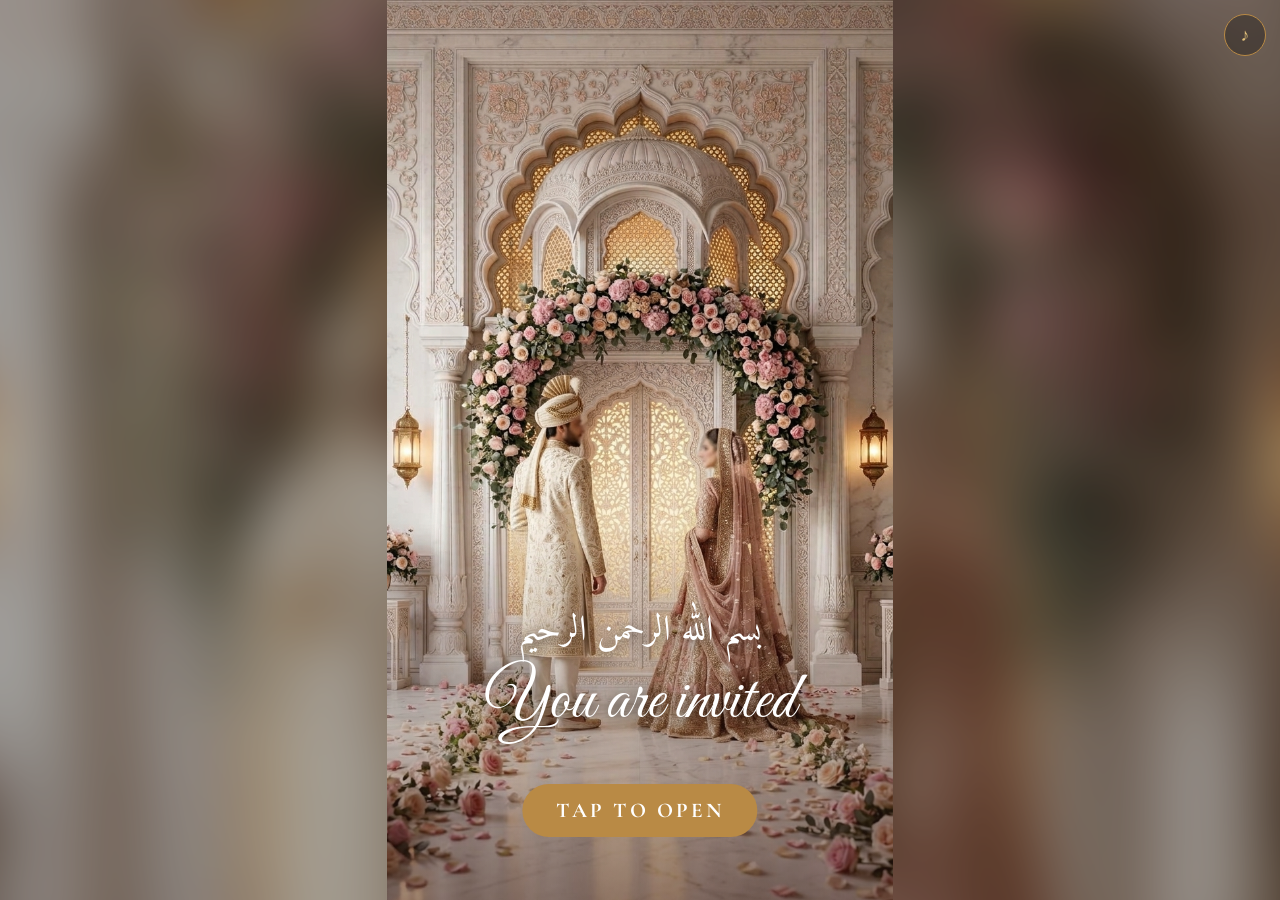
==== barat.html @ 16226665 "Wedding invitation cards (Barat and Walima) Co-Authored-By: Claude Sonnet 5.5 <noreply@anthropic.com" ====
<!doctype html>
<html lang="en">
<head>
<meta charset="utf-8">
<meta name="robots" content="noindex,nofollow">
<meta name="viewport" content="width=device-width,initial-scale=1">
<title>Barat Invitation</title>
<link href="https://fonts.googleapis.com/css2?family=Amiri&family=Cormorant+Garamond:wght@400;600;700&family=Great+Vibes&display=swap" rel="stylesheet">
<link rel="stylesheet" href="card.css">
</head>
<body>
<script>
  // Sab details yahan se badlein
  window.CARD = {
    theme: 'barat',
    image: 'barat-couple.jpg',
    intro: 'You are invited',
    title: 'Barat Invitation - Zeeshan & Mariyam',
    host: 'Mr &amp; Mrs. Ahmad Shakeel Butt',
    event: 'Barat Ceremony',
    groom: 'Zeeshan Ahmad',
    with: 'with',
    bride: 'Mariyam Tariq',
    date: 'Saturday, 05 December 2026',
    time: 'Sehra Bandi 05:00 PM',
    timeAddr: '292-B3, Johar Town',
    venue: 'Faletti&rsquo;s Banquet Hall',
    address: 'Airport Road, Lahore',
    contacts: [
      { name: 'Faizan Ahmad', tel: '0341-6800179' },
      { name: 'Ahmad Shakeel', tel: '0325-0503595' }
    ],
    map: 'https://www.google.com/maps/search/?api=1&query=Falettis+Banquet+Hall+Airport+Road+Lahore',
    music: 'music/barat.mp3'
  };
</script>
<script src="card.js"></script>
</body>
</html>
---- card.css ----
*{box-sizing:border-box;margin:0;padding:0}
html,body{height:100%;background:#000}
body{font-family:'Cormorant Garamond',serif;overflow:hidden;-webkit-tap-highlight-color:transparent}

.theme-barat{
  --gold:#b98a45;--gold2:#e2c07a;--ink:#5e3427;--ink2:#8a5846;
  --scrim:255,250,244;--veil:rgba(255,250,244,.90);--veil2:rgba(247,228,216,.96);
  --btn-bg:#b98a45;--btn-fg:#fff;
}
.theme-walima{
  --gold:#d9a441;--gold2:#f3d58a;--ink:#f6dc9a;--ink2:#e8c394;
  --scrim:22,6,8;--veil:rgba(30,8,10,.90);--veil2:rgba(16,4,6,.96);
  --btn-bg:#d9a441;--btn-fg:#2c130c;
}

.scene{position:fixed;inset:0;overflow:hidden;background:#000}
.blur{position:absolute;inset:-5%;background-size:cover;background-position:center;filter:blur(28px) brightness(.7);transform:scale(1.1)}
.frame{position:relative;height:min(100svh,calc(100vw / .5625));width:min(100vw,calc(100svh * .5625));margin:auto;overflow:hidden;container-type:inline-size;
  top:50%;transform:translateY(-50%)}

.pic{position:absolute;inset:0;background-size:cover;background-position:center;
  transition:transform 6s ease-out;animation:breathe 14s ease-in-out infinite alternate}
@keyframes breathe{from{transform:scale(1)}to{transform:scale(1.04)}}
.open .pic{animation:none;transform:scale(1.06)}

.scroller{position:absolute;inset:0;overflow-y:hidden;overflow-x:hidden;scrollbar-width:none;overscroll-behavior:contain}
.scroller::-webkit-scrollbar{display:none}
.open .scroller{overflow-y:auto}

/* before tap */
.shade{position:absolute;left:0;right:0;bottom:0;height:42%;pointer-events:none;
  background:linear-gradient(transparent,rgba(0,0,0,.55));transition:opacity .8s}
.theme-barat .shade{background:linear-gradient(transparent,rgba(60,30,20,.5))}
.open .shade{opacity:0}
.hello{position:absolute;left:0;right:0;bottom:18svh;text-align:center;color:#fff;
  text-shadow:0 2px 14px rgba(0,0,0,.65);transition:opacity .8s;pointer-events:none}
.hello .a{font-family:'Amiri',serif;font-size:7cqw}
.hello .b{font-family:'Great Vibes',cursive;font-size:13cqw;line-height:1.1;margin-top:4px}
.open .hello{opacity:0}

/* hero */
.hero{position:relative;height:100%;text-align:center;color:var(--ink)}
.scrim{position:absolute;left:0;right:0;opacity:0;transition:opacity 2s ease 1s;pointer-events:none}
.scrim.t{top:0;height:36%;background:linear-gradient(rgba(var(--scrim),.92),rgba(var(--scrim),.7) 55%,rgba(var(--scrim),0))}
.scrim.b{bottom:0;height:34%;background:linear-gradient(rgba(var(--scrim),0),rgba(var(--scrim),.78) 45%,rgba(var(--scrim),.92))}
.open .scrim{opacity:1}
.top{position:absolute;top:3cqw;left:0;right:0;padding:0 5cqw}
.bottom{position:absolute;bottom:6cqw;left:0;right:0;padding:0 5cqw}
.rv{opacity:0;transform:translateY(4cqw);transition:opacity 1.2s ease,transform 1.2s ease}
.open .rv{opacity:1;transform:none}
.open .rv:nth-child(1){transition-delay:1.4s}
.open .rv:nth-child(2){transition-delay:2.0s}
.open .rv:nth-child(3){transition-delay:2.6s}
.open .rv:nth-child(4){transition-delay:3.2s}
.open .rv:nth-child(5){transition-delay:3.8s}
.open .rv:nth-child(6){transition-delay:4.4s}

.bism{font-family:'Amiri',serif;font-size:7.5cqw;line-height:1.3}
.event{font-family:'Great Vibes',cursive;font-size:26cqw;line-height:1;margin-top:.5cqw;white-space:nowrap;
  background:linear-gradient(180deg,var(--gold2),var(--gold));-webkit-background-clip:text;background-clip:text;color:transparent;
  filter:drop-shadow(0 1px 0 rgba(0,0,0,.08))}
.event.long{font-size:14cqw}
.name{font-family:'Great Vibes',cursive;font-size:12.5cqw;line-height:1}
.weds{font-size:3.8cqw;letter-spacing:.34em;text-transform:uppercase;color:var(--ink2);margin:0}
.date{font-size:5.8cqw;font-weight:700;letter-spacing:.04em;margin-top:1.5cqw}
.hint{position:absolute;left:0;right:0;bottom:1cqw;font-size:3.2cqw;letter-spacing:.2em;text-transform:uppercase;color:var(--ink2);
  opacity:0;animation:hint 1.6s ease-in-out infinite alternate 6s;pointer-events:none}
.open .hint{opacity:1}
@keyframes hint{from{transform:translateY(0);opacity:.5}to{transform:translateY(5px);opacity:1}}

/* details page */
.details{position:relative;min-height:100%;padding:16cqw 0 14cqw;display:flex;flex-direction:column;justify-content:center;text-align:center;color:var(--ink);
  background:linear-gradient(rgba(var(--scrim),0),var(--veil) 14%,var(--veil2))}
.card{width:86%;margin:0 auto;padding:11cqw 6cqw 9cqw;border:1.5px solid var(--gold);border-radius:44cqw 44cqw 4cqw 4cqw;position:relative}
.card::before{content:"";position:absolute;inset:2.4cqw;border:1px solid var(--gold);opacity:.5;border-radius:41cqw 41cqw 3cqw 3cqw;pointer-events:none}
.host{font-size:5.4cqw;font-weight:700;letter-spacing:.1em;text-transform:uppercase;line-height:1.4}
.tag{font-size:4.6cqw;letter-spacing:.2em;text-transform:uppercase;color:var(--ink2);margin-top:2cqw}
.rule{width:36cqw;height:1px;margin:6cqw auto 5cqw;background:linear-gradient(90deg,transparent,var(--gold),transparent)}
.time{font-size:6.8cqw;font-weight:700;letter-spacing:.02em;line-height:1.15;white-space:nowrap}
.addr{font-size:5.4cqw;color:var(--ink2);margin-top:1cqw;line-height:1.35}
.venue{font-size:7.4cqw;font-weight:700;margin-top:1cqw;line-height:1.2}
.contacts{display:flex;justify-content:center;gap:7cqw;font-size:5cqw;line-height:1.5}
.contacts a{color:var(--ink2);text-decoration:none}
.contacts b{display:block;color:var(--ink);font-weight:700;letter-spacing:.03em;font-size:5.4cqw}

.map{display:inline-block;margin-top:9cqw;font-size:5.2cqw;font-weight:700;letter-spacing:.14em;text-transform:uppercase;text-decoration:none;
  padding:3cqw 8cqw;border-radius:40px;background:var(--btn-bg);color:var(--btn-fg)}
.credit{display:block;margin-top:7cqw;font-size:3.2cqw;letter-spacing:.04em;color:var(--ink2);opacity:.65;text-decoration:none}

/* tap button */
.tap{position:absolute;left:50%;bottom:7svh;transform:translateX(-50%);z-index:6;font-family:'Cormorant Garamond',serif;font-size:21px;font-weight:700;
  letter-spacing:.14em;text-transform:uppercase;padding:14px 34px;border:none;border-radius:40px;background:var(--btn-bg);color:var(--btn-fg);cursor:pointer;
  animation:pulse 2s infinite;transition:opacity .6s}
@keyframes pulse{0%{box-shadow:0 0 0 0 rgba(217,164,65,.7)}70%{box-shadow:0 0 0 16px rgba(217,164,65,0)}100%{box-shadow:0 0 0 0 rgba(217,164,65,0)}}
.open .tap{opacity:0;pointer-events:none}

.mute{position:fixed;top:14px;right:14px;z-index:20;width:42px;height:42px;border-radius:50%;border:1.5px solid var(--gold);
  background:rgba(0,0,0,.3);color:var(--gold2);font-size:18px;cursor:pointer;display:none}
.mute.show{display:block}

/* petals */
.petals{position:absolute;inset:0;pointer-events:none;z-index:5;overflow:hidden}
.petal{position:absolute;top:-30px;width:12px;height:16px;border-radius:70% 0 70% 0;opacity:0;animation:fall linear infinite}
@keyframes fall{0%{transform:translate(0,-30px) rotate(0);opacity:0}10%{opacity:.9}100%{transform:translate(var(--dx),105svh) rotate(540deg);opacity:.7}}
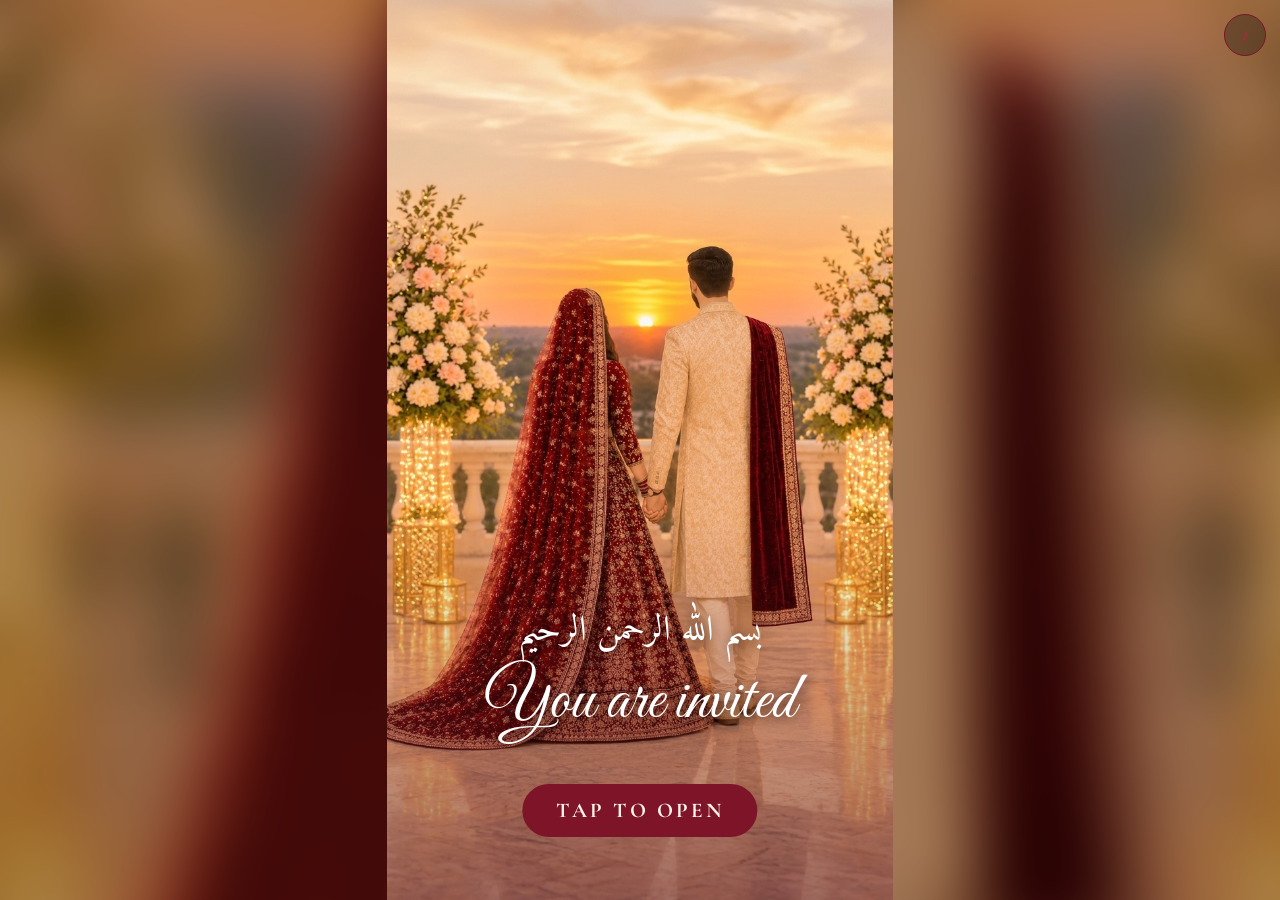
==== commit f818515e: "Barat card: sunset couple design Co-Authored-By: Claude Sonnet 5.5 <noreply@anthropic.com>" ====
--- a/barat.html
+++ b/barat.html
@@ -12,8 +12,8 @@
 <script>
   // Sab details yahan se badlein
   window.CARD = {
-    theme: 'barat',
-    image: 'barat-couple.jpg',
+    theme: 'sunset',
+    image: 'barat-sunset.jpg',
     intro: 'You are invited',
     title: 'Barat Invitation - Zeeshan & Mariyam',
     host: 'Mr &amp; Mrs. Ahmad Shakeel Butt',
--- a/card.css
+++ b/card.css
@@ -7,6 +7,14 @@
   --scrim:255,250,244;--veil:rgba(255,250,244,.90);--veil2:rgba(247,228,216,.96);
   --btn-bg:#b98a45;--btn-fg:#fff;
 }
+.theme-sunset{
+  --gold:#7d1427;--gold2:#b3263d;--ink:#5a0f1d;--ink2:#7e3a47;
+  --scrim:255,240,226;--veil:rgba(255,244,232,.93);--veil2:rgba(250,226,210,.97);
+  --btn-bg:#7d1427;--btn-fg:#fff4e8;
+}
+.theme-sunset .scrim.t{background:linear-gradient(rgba(255,240,226,.5),rgba(255,240,226,.18) 60%,rgba(255,240,226,0))}
+.theme-sunset .scrim.b{background:linear-gradient(rgba(255,240,226,0),rgba(255,240,226,.6) 45%,rgba(255,240,226,.78))}
+.theme-sunset .shade{background:linear-gradient(transparent,rgba(70,15,25,.5))}
 .theme-walima{
   --gold:#d9a441;--gold2:#f3d58a;--ink:#f6dc9a;--ink2:#e8c394;
   --scrim:22,6,8;--veil:rgba(30,8,10,.90);--veil2:rgba(16,4,6,.96);
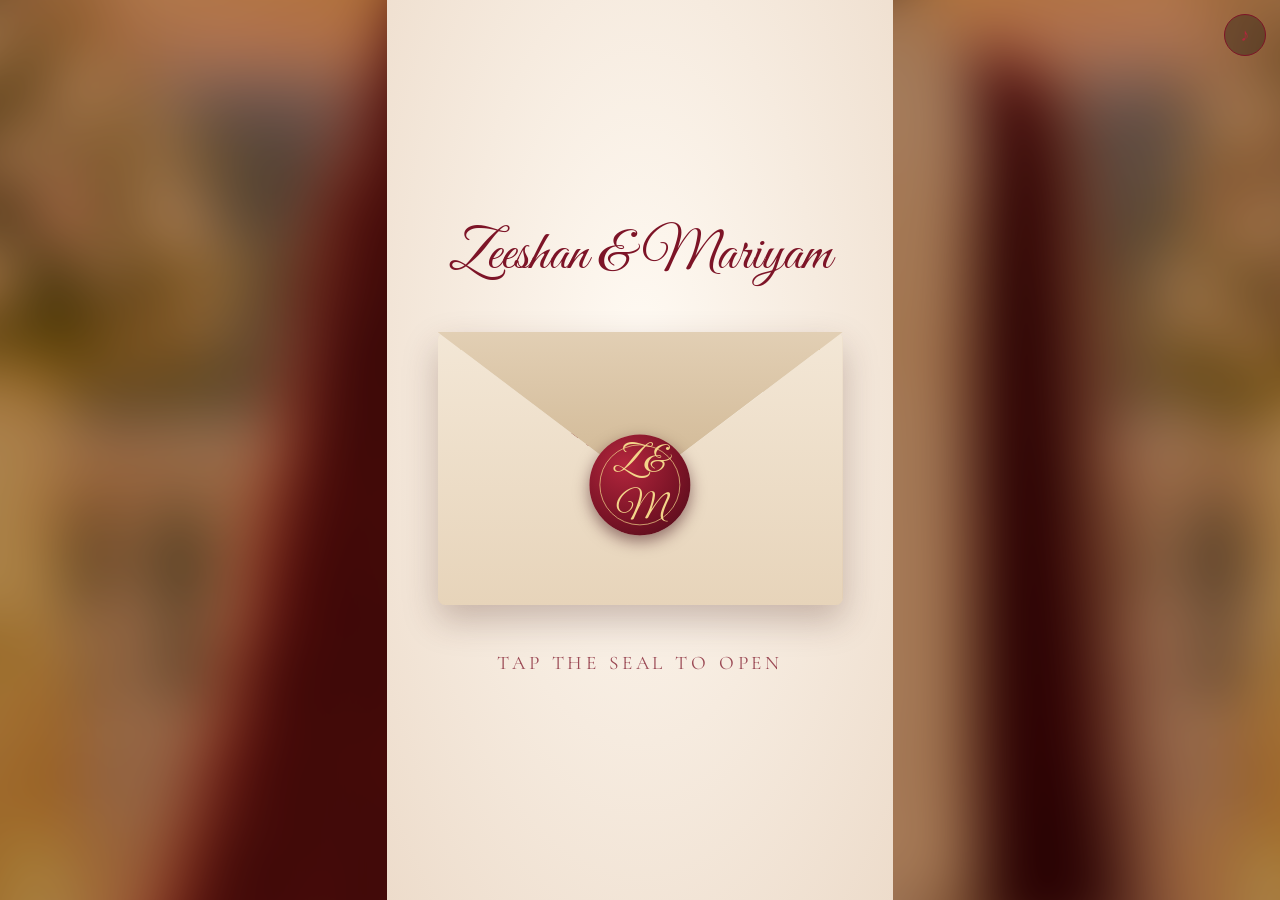
==== commit 67a25867: "Barat card: envelope intro, curtains, countdown, map, invitation wording and islamic elements Co-Aut" ====
--- a/barat.html
+++ b/barat.html
@@ -30,6 +30,26 @@
       { name: 'Faizan Ahmad', tel: '0341-6800179' },
       { name: 'Ahmad Shakeel', tel: '0325-0503595' }
     ],
+    inv: {
+      blessing: 'A joyous occasion awaits with blessings from the Almighty',
+      host: 'Mr and Mrs Ahmad Shakeel Butt',
+      invite: 'delightfully invite you to celebrate the',
+      of: 'of their beloved son',
+      ayah: {
+        ar: 'وَمِنْ آيَاتِهِ أَنْ خَلَقَ لَكُم مِّنْ أَنفُسِكُمْ أَزْوَاجًا لِّتَسْكُنُوا إِلَيْهَا وَجَعَلَ بَيْنَكُم مَّوَدَّةً وَرَحْمَةً',
+        en: 'And among His signs is that He created for you spouses from among yourselves, that you may find tranquility in them, and He placed between you love and mercy.',
+        ref: 'Surah Ar-Rum 30:21'
+      }
+    },
+    dua: {
+      ar: 'بَارَكَ اللَّهُ لَكُمَا وَبَارَكَ عَلَيْكُمَا وَجَمَعَ بَيْنَكُمَا فِي خَيْرٍ',
+      en: 'May Allah bless you both, shower His blessings upon you, and unite you both in goodness.'
+    },
+    envelope: true,
+    monogram: 'Z &amp; M',
+    envTitle: 'Zeeshan &amp; Mariyam',
+    countdownTo: '2026-12-05T17:00:00+05:00',
+    mapQuery: 'Falettis Banquet Hall Airport Road Lahore',
     map: 'https://www.google.com/maps/search/?api=1&query=Falettis+Banquet+Hall+Airport+Road+Lahore',
     music: 'music/barat.mp3'
   };
--- a/card.css
+++ b/card.css
@@ -110,3 +110,74 @@
 .petals{position:absolute;inset:0;pointer-events:none;z-index:5;overflow:hidden}
 .petal{position:absolute;top:-30px;width:12px;height:16px;border-radius:70% 0 70% 0;opacity:0;animation:fall linear infinite}
 @keyframes fall{0%{transform:translate(0,-30px) rotate(0);opacity:0}10%{opacity:.9}100%{transform:translate(var(--dx),105svh) rotate(540deg);opacity:.7}}
+
+/* ---- envelope intro, curtains, countdown, venue map ---- */
+.has-env .tap,.has-env .hello,.has-env .shade{display:none}
+.curtain{position:absolute;top:0;bottom:0;width:52%;z-index:4;pointer-events:none;transition:transform 2.6s cubic-bezier(.65,.02,.25,1);
+  background:
+    linear-gradient(rgba(0,0,0,.35),rgba(0,0,0,0) 22%,rgba(0,0,0,0) 78%,rgba(0,0,0,.3)),
+    linear-gradient(90deg,#3d0a14,#7b1a2b 11%,#4a0c18 22%,#8a1f31 36%,#4a0c18 50%,#7b1a2b 64%,#3d0a14 78%,#6e1626 100%)}
+.curtain.l{left:0;border-right:2px solid #d9b45a}
+.curtain.r{right:0;border-left:2px solid #d9b45a}
+.open .curtain.l{transform:translateX(-102%)}
+.open .curtain.r{transform:translateX(102%)}
+.rod{position:absolute;left:0;right:0;top:0;height:2.2cqw;z-index:4;pointer-events:none;background:linear-gradient(#f3d58a,#b98a2f);transition:opacity 1.2s ease 1.6s}
+.open .rod{opacity:0}
+
+.env{position:absolute;inset:0;z-index:7;display:flex;flex-direction:column;align-items:center;justify-content:center;gap:9cqw;
+  background:radial-gradient(ellipse at 50% 40%,#fffaf3,#eddccb);transition:opacity 1s ease 1.8s}
+.env-open .env{opacity:0;pointer-events:none}
+.env-top{font-family:'Great Vibes',cursive;font-size:11cqw;color:#7d1427;text-align:center;line-height:1.1;min-height:11cqw}
+.envelope{position:relative;width:80cqw;height:54cqw}
+.envelope .back{position:absolute;inset:0;background:linear-gradient(#e9d9c4,#dcc7ac);border-radius:1.5cqw;box-shadow:0 3cqw 7cqw rgba(80,40,30,.28)}
+.paper{position:absolute;left:5%;right:5%;top:6%;height:88%;background:#fffdf8;border:1px solid #c9a96a;border-radius:1cqw;z-index:1;
+  display:flex;flex-direction:column;align-items:center;justify-content:center;text-align:center;color:#7d1427;transition:transform 1.3s ease .9s}
+.paper .p1{font-family:'Amiri',serif;font-size:5cqw}
+.paper .p2{font-family:'Great Vibes',cursive;font-size:12cqw;line-height:1.1}
+.env-open .paper{transform:translateY(-38%)}
+.pocket{position:absolute;inset:0;z-index:2;border-radius:1.5cqw;background:linear-gradient(#f3e7d6,#e7d4ba);
+  clip-path:polygon(0 0,50% 56%,100% 0,100% 100%,0 100%)}
+.flap{position:absolute;left:0;right:0;top:0;height:56%;z-index:3;transform-origin:50% 0;transition:transform 1.1s ease;
+  background:linear-gradient(#e2cfb4,#d0b793);clip-path:polygon(0 0,100% 0,50% 100%)}
+.env-open .flap{transform:rotateX(180deg);z-index:0}
+.seal{position:absolute;left:50%;top:56%;width:20cqw;height:20cqw;transform:translate(-50%,-50%);z-index:4;border:none;border-radius:50%;cursor:pointer;
+  background:radial-gradient(circle at 35% 30%,#b3263d,#7d1427 55%,#4a0b17);color:#f3d58a;font-family:'Great Vibes',cursive;font-size:7.4cqw;
+  box-shadow:0 1.2cqw 3cqw rgba(60,10,20,.5);animation:sealpulse 2s infinite;transition:opacity .5s,transform .5s}
+.seal::before{content:"";position:absolute;inset:2cqw;border-radius:50%;border:1px solid rgba(243,213,138,.7)}
+@keyframes sealpulse{0%{box-shadow:0 1.2cqw 3cqw rgba(60,10,20,.5),0 0 0 0 rgba(125,20,39,.5)}70%{box-shadow:0 1.2cqw 3cqw rgba(60,10,20,.5),0 0 0 4cqw rgba(125,20,39,0)}100%{box-shadow:0 1.2cqw 3cqw rgba(60,10,20,.5),0 0 0 0 rgba(125,20,39,0)}}
+.env-open .seal{opacity:0;transform:translate(-50%,-50%) scale(1.35);animation:none}
+.env-hint{font-size:3.8cqw;letter-spacing:.2em;text-transform:uppercase;color:#7d1427;opacity:.75}
+
+.cd{width:86%;margin:9cqw auto 0;text-align:center;color:var(--ink)}
+.cd-t{font-family:'Great Vibes',cursive;font-size:10.5cqw;line-height:1.1;color:var(--gold)}
+.cd-row{display:flex;justify-content:center;gap:3cqw;margin-top:3.5cqw}
+.cdb{width:18.5cqw;padding:3.2cqw 0 2.4cqw;border:1.5px solid var(--gold);border-radius:3cqw;background:rgba(255,255,255,.4)}
+.cdb b{display:block;font-size:9.8cqw;font-weight:700;line-height:1}
+.cdb span{display:block;font-size:2.9cqw;letter-spacing:.14em;text-transform:uppercase;color:var(--ink2);margin-top:1.6cqw}
+.cd-s2{font-size:4.8cqw;font-style:italic;color:var(--ink2);margin-top:3.5cqw}
+.vn{width:86%;margin:10cqw auto 0;text-align:center}
+.mapframe{display:block;width:100%;height:64cqw;border:1.5px solid var(--gold);border-radius:4cqw;margin-top:3.5cqw;background:#eee}
+.vn .map{margin-top:5cqw}
+
+/* ---- invitation wording page + islamic ornaments ---- */
+.inv{position:relative;min-height:100%;padding:15cqw 8cqw 13cqw;text-align:center;color:var(--ink);overflow:hidden;
+  display:flex;flex-direction:column;align-items:center;justify-content:center;
+  background:linear-gradient(rgba(var(--scrim),0),var(--veil) 14%,var(--veil2))}
+.inv + .details{background:var(--veil2)}
+.crescent{width:15cqw;height:15cqw;color:var(--gold);margin-bottom:2cqw}
+.bism2{font-family:'Amiri',serif;font-size:8.5cqw;line-height:1.4}
+.blessing{font-size:5.6cqw;font-style:italic;line-height:1.35;color:var(--ink2);margin-top:2cqw;padding:0 3cqw}
+.divider{display:flex;align-items:center;justify-content:center;gap:3cqw;width:62cqw;margin:5cqw auto;color:var(--gold)}
+.divider::before,.divider::after{content:"";flex:1;height:1px;background:linear-gradient(90deg,transparent,currentColor)}
+.divider::after{background:linear-gradient(270deg,transparent,currentColor)}
+.divider svg{width:6cqw;height:6cqw;flex:none}
+.inv .host{font-size:6cqw}
+.inv .tag{font-size:4.6cqw;letter-spacing:.12em;margin-top:2cqw;line-height:1.5}
+.event2{font-family:'Great Vibes',cursive;font-size:14.5cqw;line-height:1.05;margin:1cqw 0 0;white-space:nowrap;
+  background:linear-gradient(180deg,var(--gold2),var(--gold));-webkit-background-clip:text;background-clip:text;color:transparent}
+.inv .name{font-size:13cqw;margin-top:2.5cqw}
+.ayah-ar{font-family:'Amiri',serif;font-size:6.4cqw;line-height:1.9;direction:rtl;padding:0 2cqw}
+.ayah-en{font-size:4.4cqw;font-style:italic;line-height:1.45;color:var(--ink2);margin-top:2cqw;padding:0 3cqw}
+.ayah-ref{font-size:3.6cqw;letter-spacing:.16em;text-transform:uppercase;color:var(--gold);margin-top:2.5cqw}
+.dua{width:86%;margin:11cqw auto 0;text-align:center;color:var(--ink)}
+.dua .divider{margin-top:0}
